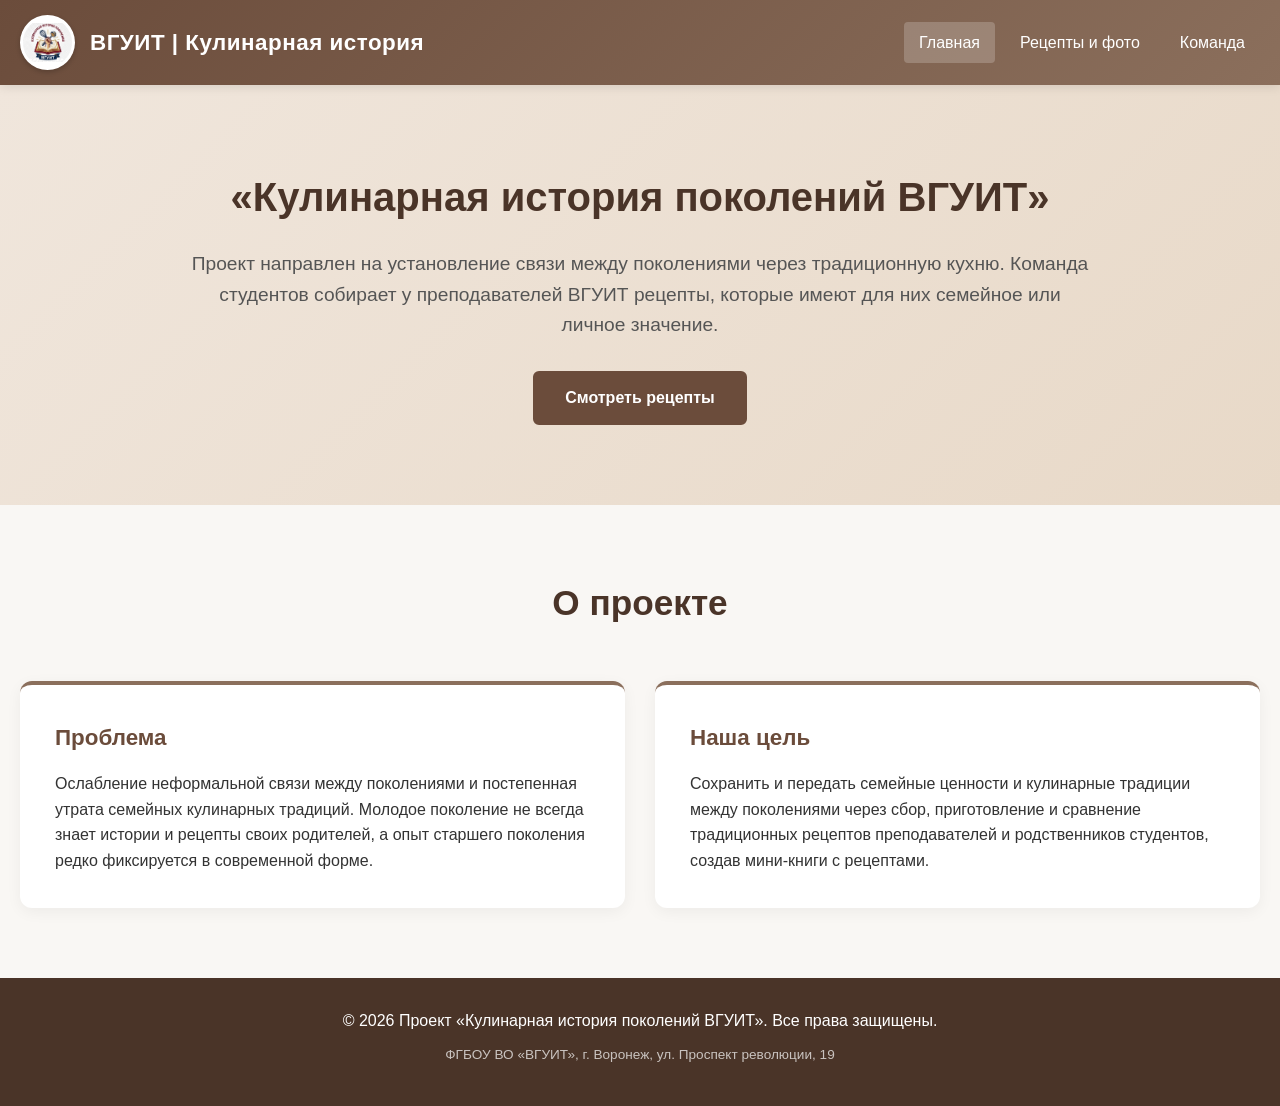
==== index.html @ b9cc7545 "Add files via upload" ====
<!DOCTYPE html>
<html lang="ru">
<head>
    <meta charset="UTF-8">
    <meta name="viewport" content="width=device-width, initial-scale=1.0">
    <title>Главная - Кулинарная история поколений ВГУИТ</title>
    <link rel="stylesheet" href="style.css">
</head>
<body>
    <header class="header">
        <div class="container">
            <a href="index.html" class="logo-container">
                <img src="logo.png" alt="Логотип ВГУИТ" class="logo-img">
                <h1 class="logo">ВГУИТ | Кулинарная история</h1>
            </a>
            <nav class="nav">
                <a href="index.html" class="nav-link active">Главная</a>
                <a href="recipes.html" class="nav-link">Рецепты и фото</a>
                <a href="team.html" class="nav-link">Команда</a>
            </nav>
        </div>
    </header>

    <main>
        <section class="hero">
            <div class="container">
                <h1>«Кулинарная история поколений ВГУИТ»</h1>
                <p class="hero-text">
                    Проект направлен на установление связи между поколениями через традиционную кухню. Команда студентов собирает у преподавателей ВГУИТ рецепты, которые имеют для них семейное или личное значение.
                </p>
                <a href="recipes.html" class="btn">Смотреть рецепты</a>
            </div>
        </section>

        <section id="about" class="section">
            <div class="container">
                <h2 class="section-title">О проекте</h2>
                <div class="about-grid">
                    <div class="about-card">
                        <h3>Проблема</h3>
                        <p>Ослабление неформальной связи между поколениями и постепенная утрата семейных кулинарных традиций. Молодое поколение не всегда знает истории и рецепты своих родителей, а опыт старшего поколения редко фиксируется в современной форме.</p>
                    </div>
                    <div class="about-card">
                        <h3>Наша цель</h3>
                        <p>Сохранить и передать семейные ценности и кулинарные традиции между поколениями через сбор, приготовление и сравнение традиционных рецептов преподавателей и родственников студентов, создав мини-книги с рецептами.</p>
                    </div>
                </div>
            </div>
        </section>
    </main>

    <footer class="footer">
        <div class="container">
            <p>&copy; 2026 Проект «Кулинарная история поколений ВГУИТ». Все права защищены.</p>
            <p class="footer-small">ФГБОУ ВО «ВГУИТ», г. Воронеж, ул. Проспект революции, 19</p>
        </div>
    </footer>

    <button id="scrollTopBtn" title="Наверх">↑</button>

    <script>
        // Кнопка Наверх
        let mybutton = document.getElementById("scrollTopBtn");
        window.onscroll = function() { scrollFunction() };
        function scrollFunction() {
            if (document.body.scrollTop > 300 || document.documentElement.scrollTop > 300) {
                mybutton.style.display = "block";
            } else {
                mybutton.style.display = "none";
            }
        }
        mybutton.onclick = function() {
            window.scrollTo({top: 0, behavior: 'smooth'});
        }
    </script>
</body>
</html>
---- style.css ----
/* Сброс стилей */
* { margin: 0; padding: 0; box-sizing: border-box; }
body { font-family: 'Segoe UI', Tahoma, Arial, sans-serif; line-height: 1.6; color: #333; background-color: #f9f7f4; }
img { max-width: 100%; height: auto; display: block; }
.container { max-width: 1280px; margin: 0 auto; padding: 0 20px; width: 100%; }

/* Шапка */
.header { background: linear-gradient(135deg, #6b4c3b 0%, #8b6f5c 100%); color: #fff; padding: 15px 0; position: sticky; top: 0; z-index: 100; box-shadow: 0 2px 10px rgba(0,0,0,0.1); }
.header .container { display: flex; justify-content: space-between; align-items: center; flex-wrap: wrap; gap: 10px; }

.logo-container { display: flex; align-items: center; gap: 15px; text-decoration: none; color: #fff; }
.logo-img { width: 55px; height: 55px; object-fit: contain; background-color: #fff; border-radius: 50%; padding: 3px; box-shadow: 0 2px 5px rgba(0,0,0,0.2); }
.logo { font-size: 1.4rem; font-weight: 700; letter-spacing: 0.5px; margin: 0; }

/* Меню */
.nav { display: flex; gap: 10px; flex-wrap: wrap; }
.nav-link { color: #fff; text-decoration: none; padding: 8px 15px; border-radius: 4px; font-weight: 500; transition: 0.3s; }
.nav-link:hover, .nav-link.active { background: rgba(255,255,255,0.2); }

/* Баннеры */
.hero { background: linear-gradient(135deg, #f0e6dc 0%, #e8d9c8 100%); padding: 80px 0; text-align: center; }
.hero h1 { font-size: 2.5rem; margin-bottom: 20px; color: #4a3428; }
.hero-text { font-size: 1.2rem; max-width: 900px; margin: 0 auto 30px; color: #555; }

/* Секции */
.section { padding: 70px 0; }
.section-title { text-align: center; font-size: 2.2rem; margin-bottom: 50px; color: #4a3428; }

/* Кнопки */
.btn { display: inline-block; padding: 12px 30px; background: #6b4c3b; color: #fff; text-decoration: none; border-radius: 6px; font-weight: 600; border: 2px solid #6b4c3b; transition: 0.3s; cursor: pointer; }
.btn:hover { background: #8b6f5c; border-color: #8b6f5c; transform: translateY(-2px); box-shadow: 0 4px 12px rgba(0,0,0,0.2); }

/* Карточки "О проекте" */
.about-grid { display: grid; grid-template-columns: 1fr 1fr; gap: 30px; }
.about-card { background: #fff; padding: 35px; border-radius: 12px; box-shadow: 0 4px 15px rgba(0,0,0,0.05); border-top: 4px solid #8b6f5c; }
.about-card h3 { color: #6b4c3b; margin-bottom: 15px; font-size: 1.4rem; }

/* Галерея */
.photo-grid { display: grid; grid-template-columns: repeat(auto-fit, minmax(280px, 1fr)); gap: 25px; margin-bottom: 40px; }
.photo-card { background: #fff; border-radius: 12px; overflow: hidden; box-shadow: 0 4px 15px rgba(0,0,0,0.05); cursor: pointer; }
.photo-card img { width: 100%; height: 250px; object-fit: cover; transition: transform 0.3s; }
.photo-card:hover img { transform: scale(1.05); }
.photo-card p { padding: 20px; text-align: center; font-weight: 600; color: #6b4c3b; font-size: 1.1rem; }

/* Рецепты */
.recipe-grid { display: grid; grid-template-columns: repeat(auto-fit, minmax(380px, 1fr)); gap: 35px; }
.recipe-card { background: #fff; padding: 35px; border-radius: 12px; box-shadow: 0 4px 15px rgba(0,0,0,0.06); border-top: 5px solid #8b6f5c; transition: transform 0.3s ease, box-shadow 0.3s ease; display: flex; flex-direction: column; }
.recipe-card:hover { transform: translateY(-5px); box-shadow: 0 8px 25px rgba(0,0,0,0.12); }
.recipe-card h3 { color: #4a3428; margin-bottom: 20px; font-size: 1.5rem; border-bottom: 1px solid #eee; padding-bottom: 15px; }
.recipe-card p { margin-bottom: 10px; font-weight: 500; }
.recipe-card ul, .recipe-card ol { margin-left: 20px; margin-bottom: 15px; color: #555; line-height: 1.7; }
.recipe-card li { margin-bottom: 8px; }

/* Команда */
.team-grid { display: grid; grid-template-columns: repeat(auto-fit, minmax(250px, 1fr)); gap: 20px; }
.team-card { background: #fff; padding: 25px; border-radius: 12px; box-shadow: 0 4px 15px rgba(0,0,0,0.05); text-align: center; }
.team-card h4 { color: #4a3428; margin-bottom: 5px; font-size: 1.1rem; }
.team-card p { font-size: 0.9rem; color: #666; margin-bottom: 10px; }
.team-role { font-weight: bold; color: #8b6f5c; font-size: 0.9rem; display: block; margin-bottom: 10px; }
.team-contact { font-size: 0.85rem; color: #0066cc; text-decoration: none; }
.team-lead { grid-column: 1 / -1; max-width: 500px; margin: 0 auto; border: 2px solid #6b4c3b; }

/* Подвал */
.footer { background: #4a3428; color: #fff; padding: 30px 0; text-align: center; margin-top: auto; }
.footer p { margin-bottom: 10px; }
.footer-small { font-size: 0.85rem; opacity: 0.7; }

/* Кнопка Наверх */
#scrollTopBtn {
    display: none; position: fixed; bottom: 30px; right: 30px;
    z-index: 99; font-size: 20px; border: none; outline: none;
    background-color: #6b4c3b; color: white; cursor: pointer;
    padding: 15px; border-radius: 50%; width: 50px; height: 50px;
    box-shadow: 0 4px 10px rgba(0,0,0,0.3); transition: 0.3s;
}
#scrollTopBtn:hover { background-color: #8b6f5c; transform: translateY(-3px); }

/* Модальное окно для фото */
.modal { display: none; position: fixed; z-index: 1000; padding-top: 50px; left: 0; top: 0; width: 100%; height: 100%; overflow: auto; background-color: rgba(0,0,0,0.9); }
.modal-content { margin: auto; display: block; max-width: 90%; max-height: 85vh; border-radius: 8px; }
.modal-close { position: absolute; top: 20px; right: 35px; color: #f1f1f1; font-size: 40px; font-weight: bold; cursor: pointer; transition: 0.3s; }
.modal-close:hover { color: #bbb; }

/* Адаптивность */
@media (max-width: 768px) {
    .header .container { flex-direction: column; text-align: center; }
    .logo-container { justify-content: center; margin-bottom: 10px; }
    .nav { justify-content: center; width: 100%; }
    .hero h1 { font-size: 1.8rem; }
    .about-grid { grid-template-columns: 1fr; }
    .section-title { font-size: 1.8rem; }
    .recipe-grid { grid-template-columns: 1fr; }
    .recipe-card { padding: 25px; }
}
@media (max-width: 480px) {
    .photo-grid, .team-grid { grid-template-columns: 1fr; }
    .hero { padding: 50px 0; }
}
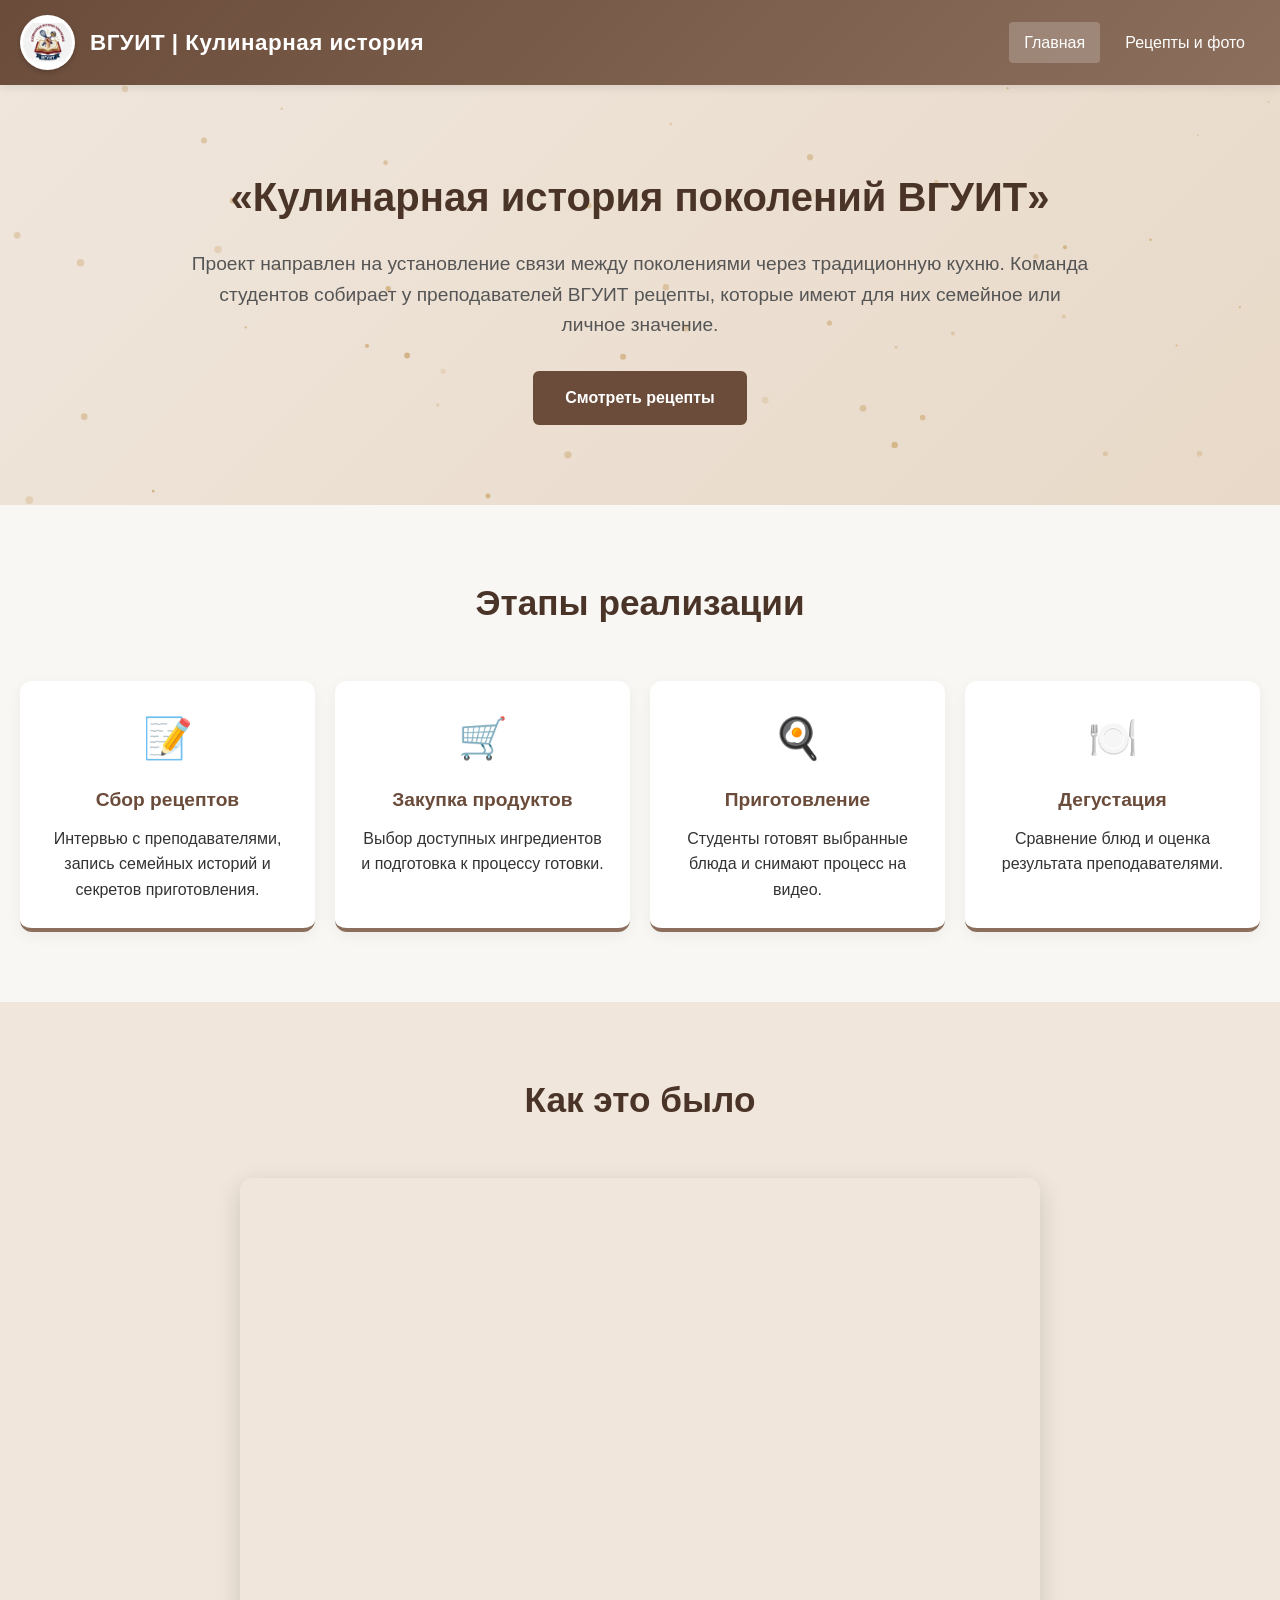
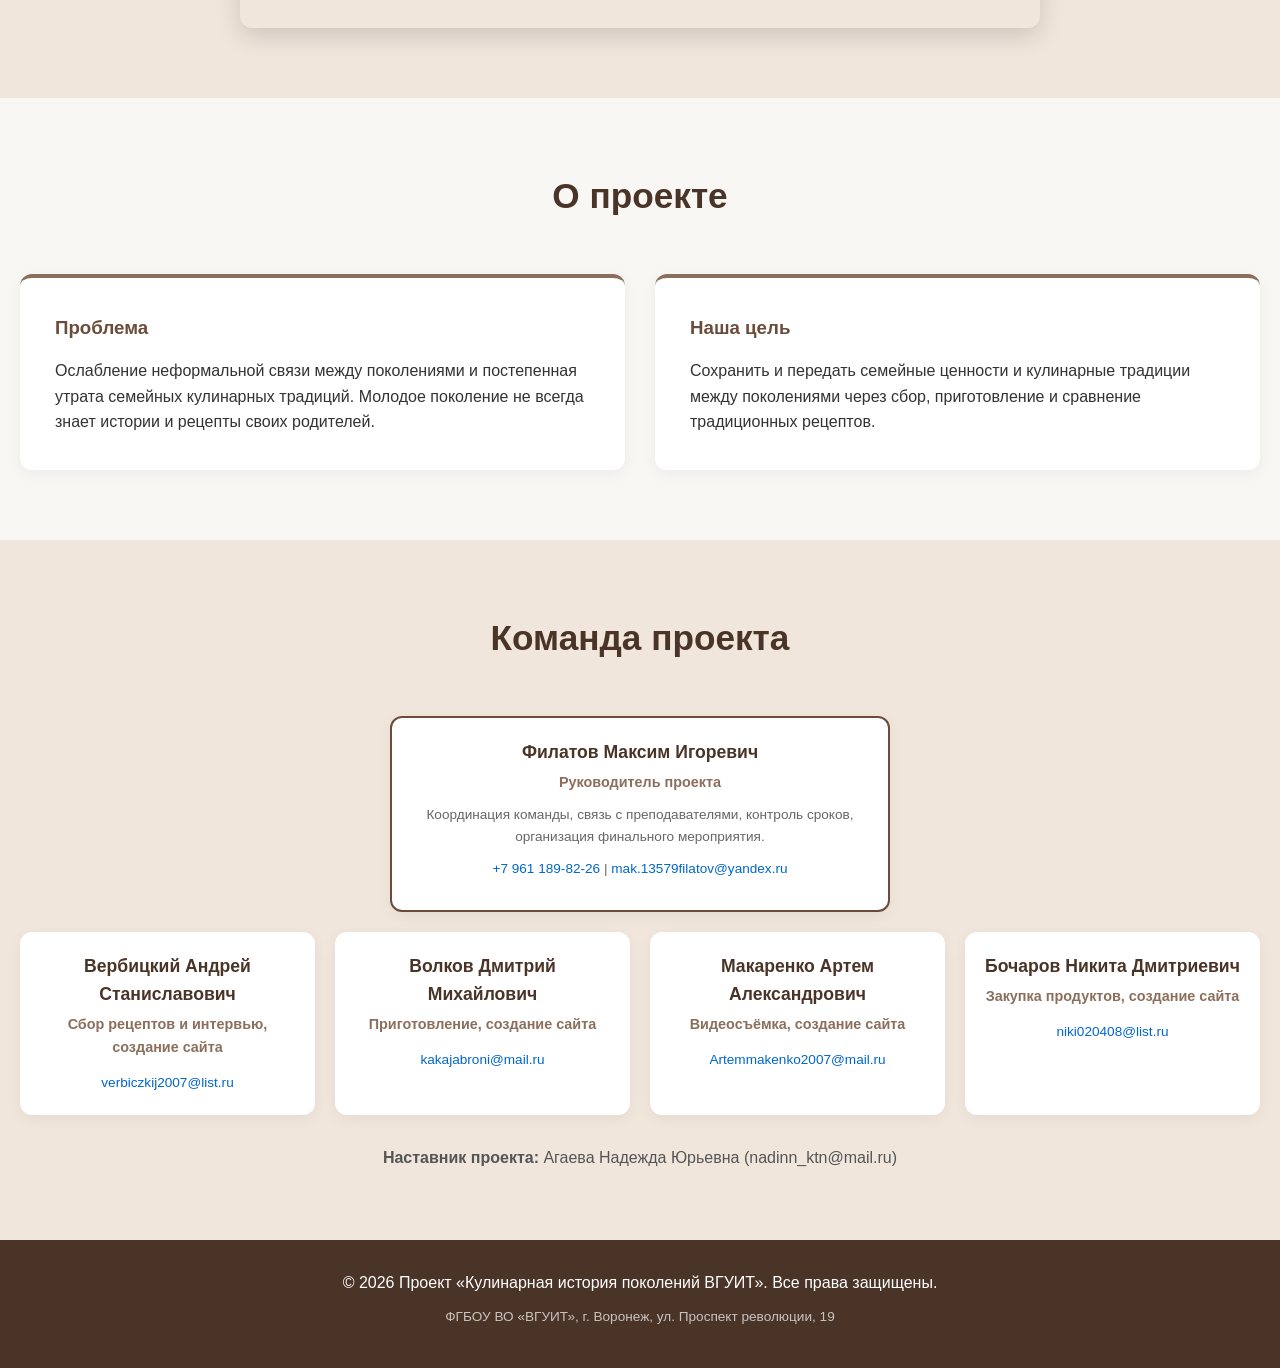
==== commit eeedd7ca: "Add files via upload Обновил дизайн и рецепты" ====
--- a/index.html
+++ b/index.html
@@ -13,16 +13,18 @@
                 <img src="logo.png" alt="Логотип ВГУИТ" class="logo-img">
                 <h1 class="logo">ВГУИТ | Кулинарная история</h1>
             </a>
-            <nav class="nav">
+            <button class="burger" id="burgerBtn">☰</button>
+            <nav class="nav" id="navMenu">
                 <a href="index.html" class="nav-link active">Главная</a>
                 <a href="recipes.html" class="nav-link">Рецепты и фото</a>
-                <a href="team.html" class="nav-link">Команда</a>
             </nav>
         </div>
     </header>
 
     <main>
-        <section class="hero">
+        <!-- Баннер с анимацией частиц -->
+        <section class="hero fade-in">
+            <canvas id="particleCanvas"></canvas>
             <div class="container">
                 <h1>«Кулинарная история поколений ВГУИТ»</h1>
                 <p class="hero-text">
@@ -32,18 +34,98 @@
             </div>
         </section>
 
-        <section id="about" class="section">
-            <div class="container">
-                <h2 class="section-title">О проекте</h2>
-                <div class="about-grid">
-                    <div class="about-card">
-                        <h3>Проблема</h3>
-                        <p>Ослабление неформальной связи между поколениями и постепенная утрата семейных кулинарных традиций. Молодое поколение не всегда знает истории и рецепты своих родителей, а опыт старшего поколения редко фиксируется в современной форме.</p>
-                    </div>
-                    <div class="about-card">
-                        <h3>Наша цель</h3>
-                        <p>Сохранить и передать семейные ценности и кулинарные традиции между поколениями через сбор, приготовление и сравнение традиционных рецептов преподавателей и родственников студентов, создав мини-книги с рецептами.</p>
-                    </div>
+        <!-- Этапы проекта -->
+        <section class="section">
+            <div class="container">
+                <h2 class="section-title fade-in">Этапы реализации</h2>
+                <div class="steps-grid">
+                    <div class="step-card fade-in">
+                        <div class="step-icon">📝</div>
+                        <h3>Сбор рецептов</h3>
+                        <p>Интервью с преподавателями, запись семейных историй и секретов приготовления.</p>
+                    </div>
+                    <div class="step-card fade-in">
+                        <div class="step-icon">🛒</div>
+                        <h3>Закупка продуктов</h3>
+                        <p>Выбор доступных ингредиентов и подготовка к процессу готовки.</p>
+                    </div>
+                    <div class="step-card fade-in">
+                        <div class="step-icon">🍳</div>
+                        <h3>Приготовление</h3>
+                        <p>Студенты готовят выбранные блюда и снимают процесс на видео.</p>
+                    </div>
+                    <div class="step-card fade-in">
+                        <div class="step-icon">🍽️</div>
+                        <h3>Дегустация</h3>
+                        <p>Сравнение блюд и оценка результата преподавателями.</p>
+                    </div>
+                </div>
+            </div>
+        </section>
+
+        <!-- Видео-блок -->
+        <section class="section" style="background-color: #f0e6dc;">
+            <div class="container">
+                <h2 class="section-title fade-in">Как это было</h2>
+                <div class="video-wrapper fade-in">
+                    <!-- Вставь сюда ссылку на ваше реальное видео (например, с YouTube или VK) -->
+                    <!-- Пока стоит заглушка с YouTube, чтобы ты видел, как это выглядит -->
+                    <iframe src="https://www.youtube.com/embed/dQw4w9WgXcQ" title="Видео проекта" allowfullscreen></iframe>
+                </div>
+            </div>
+        </section>
+
+        <!-- О проекте -->
+        <section class="section">
+            <div class="container">
+                <h2 class="section-title fade-in">О проекте</h2>
+                <div class="about-grid" style="display: grid; grid-template-columns: 1fr 1fr; gap: 30px;">
+                    <div class="about-card fade-in" style="background: #fff; padding: 35px; border-radius: 12px; box-shadow: 0 4px 15px rgba(0,0,0,0.05); border-top: 4px solid #8b6f5c;">
+                        <h3 style="color: #6b4c3b; margin-bottom: 15px;">Проблема</h3>
+                        <p>Ослабление неформальной связи между поколениями и постепенная утрата семейных кулинарных традиций. Молодое поколение не всегда знает истории и рецепты своих родителей.</p>
+                    </div>
+                    <div class="about-card fade-in" style="background: #fff; padding: 35px; border-radius: 12px; box-shadow: 0 4px 15px rgba(0,0,0,0.05); border-top: 4px solid #8b6f5c;">
+                        <h3 style="color: #6b4c3b; margin-bottom: 15px;">Наша цель</h3>
+                        <p>Сохранить и передать семейные ценности и кулинарные традиции между поколениями через сбор, приготовление и сравнение традиционных рецептов.</p>
+                    </div>
+                </div>
+            </div>
+        </section>
+
+        <!-- Команда -->
+        <section class="section" style="background-color: #f0e6dc;">
+            <div class="container">
+                <h2 class="section-title fade-in">Команда проекта</h2>
+                <div class="team-grid">
+                    <div class="team-card team-lead fade-in">
+                        <h4>Филатов Максим Игоревич</h4>
+                        <span class="team-role">Руководитель проекта</span>
+                        <p>Координация команды, связь с преподавателями, контроль сроков, организация финального мероприятия.</p>
+                        <p><a href="tel:89611898226" class="team-contact">+7 961 189-82-26</a> | <a href="mailto:mak.13579filatov@yandex.ru" class="team-contact">mak.13579filatov@yandex.ru</a></p>
+                    </div>
+                    <div class="team-card fade-in">
+                        <h4>Вербицкий Андрей Станиславович</h4>
+                        <span class="team-role">Сбор рецептов и интервью, создание сайта</span>
+                        <a href="mailto:verbiczkij2007@list.ru" class="team-contact">verbiczkij2007@list.ru</a>
+                    </div>
+                    <div class="team-card fade-in">
+                        <h4>Волков Дмитрий Михайлович</h4>
+                        <span class="team-role">Приготовление, создание сайта</span>
+                        <a href="mailto:kakajabroni@mail.ru" class="team-contact">kakajabroni@mail.ru</a>
+                    </div>
+                    <div class="team-card fade-in">
+                        <h4>Макаренко Артем Александрович</h4>
+                        <span class="team-role">Видеосъёмка, создание сайта</span>
+                        <a href="mailto:Artemmakenko2007@mail.ru" class="team-contact">Artemmakenko2007@mail.ru</a>
+                    </div>
+                    <div class="team-card fade-in">
+                        <h4>Бочаров Никита Дмитриевич</h4>
+                        <span class="team-role">Закупка продуктов, создание сайта</span>
+                        <a href="mailto:niki020408@list.ru" class="team-contact">niki020408@list.ru</a>
+                    </div>
+                </div>
+                <div style="text-align: center; margin-top: 30px;" class="fade-in">
+                    <p style="color: #555; font-size: 1rem;"><strong>Наставник проекта:</strong> Агаева Надежда Юрьевна (nadinn_ktn@mail.ru)</p>
                 </div>
             </div>
         </section>
@@ -59,18 +141,69 @@
     <button id="scrollTopBtn" title="Наверх">↑</button>
 
     <script>
-        // Кнопка Наверх
+        // 1. Мобильное меню
+        const burgerBtn = document.getElementById('burgerBtn');
+        const navMenu = document.getElementById('navMenu');
+        if(burgerBtn) {
+            burgerBtn.addEventListener('click', () => { navMenu.classList.toggle('active'); });
+        }
+
+        // 2. Кнопка Наверх
         let mybutton = document.getElementById("scrollTopBtn");
-        window.onscroll = function() { scrollFunction() };
-        function scrollFunction() {
+        window.onscroll = function() { 
             if (document.body.scrollTop > 300 || document.documentElement.scrollTop > 300) {
                 mybutton.style.display = "block";
             } else {
                 mybutton.style.display = "none";
             }
         }
-        mybutton.onclick = function() {
-            window.scrollTo({top: 0, behavior: 'smooth'});
+        mybutton.onclick = function() { window.scrollTo({top: 0, behavior: 'smooth'}); }
+
+        // 3. Анимация появления
+        const faders = document.querySelectorAll('.fade-in');
+        const appearOptions = { threshold: 0.1, rootMargin: "0px 0px -50px 0px" };
+        const appearOnScroll = new IntersectionObserver(function(entries, appearOnScroll) {
+            entries.forEach(entry => {
+                if (!entry.isIntersecting) return;
+                entry.target.classList.add('visible');
+                appearOnScroll.unobserve(entry.target);
+            });
+        }, appearOptions);
+        faders.forEach(fader => { appearOnScroll.observe(fader); });
+
+        // 4. Анимация частиц (искорки на фоне)
+        const canvas = document.getElementById('particleCanvas');
+        if(canvas) {
+            const ctx = canvas.getContext('2d');
+            let particles = [];
+            function resize() { canvas.width = canvas.offsetWidth; canvas.height = canvas.offsetHeight; }
+            window.addEventListener('resize', resize); resize();
+            
+            for(let i=0; i<50; i++) {
+                particles.push({
+                    x: Math.random() * canvas.width,
+                    y: Math.random() * canvas.height,
+                    radius: Math.random() * 3 + 1,
+                    speedX: Math.random() * 1 - 0.5,
+                    speedY: Math.random() * -1 - 0.5,
+                    alpha: Math.random() * 0.5 + 0.2
+                });
+            }
+            
+            function draw() {
+                ctx.clearRect(0, 0, canvas.width, canvas.height);
+                particles.forEach(p => {
+                    ctx.beginPath();
+                    ctx.arc(p.x, p.y, p.radius, 0, Math.PI * 2);
+                    ctx.fillStyle = `rgba(200, 160, 100, ${p.alpha})`;
+                    ctx.fill();
+                    p.x += p.speedX; p.y += p.speedY;
+                    if (p.y < 0) p.y = canvas.height;
+                    if (p.x < 0 || p.x > canvas.width) p.speedX *= -1;
+                });
+                requestAnimationFrame(draw);
+            }
+            draw();
         }
     </script>
 </body>
--- a/style.css
+++ b/style.css
@@ -1,10 +1,10 @@
 /* Сброс стилей */
 * { margin: 0; padding: 0; box-sizing: border-box; }
-body { font-family: 'Segoe UI', Tahoma, Arial, sans-serif; line-height: 1.6; color: #333; background-color: #f9f7f4; }
+body { font-family: 'Segoe UI', Tahoma, Arial, sans-serif; line-height: 1.6; color: #333; background-color: #f9f7f4; overflow-x: hidden; }
 img { max-width: 100%; height: auto; display: block; }
 .container { max-width: 1280px; margin: 0 auto; padding: 0 20px; width: 100%; }
 
-/* Шапка */
+/* Шапка и Мобильное меню */
 .header { background: linear-gradient(135deg, #6b4c3b 0%, #8b6f5c 100%); color: #fff; padding: 15px 0; position: sticky; top: 0; z-index: 100; box-shadow: 0 2px 10px rgba(0,0,0,0.1); }
 .header .container { display: flex; justify-content: space-between; align-items: center; flex-wrap: wrap; gap: 10px; }
 
@@ -12,13 +12,15 @@
 .logo-img { width: 55px; height: 55px; object-fit: contain; background-color: #fff; border-radius: 50%; padding: 3px; box-shadow: 0 2px 5px rgba(0,0,0,0.2); }
 .logo { font-size: 1.4rem; font-weight: 700; letter-spacing: 0.5px; margin: 0; }
 
-/* Меню */
+.burger { display: none; cursor: pointer; background: none; border: none; color: white; font-size: 2rem; }
 .nav { display: flex; gap: 10px; flex-wrap: wrap; }
 .nav-link { color: #fff; text-decoration: none; padding: 8px 15px; border-radius: 4px; font-weight: 500; transition: 0.3s; }
 .nav-link:hover, .nav-link.active { background: rgba(255,255,255,0.2); }
 
-/* Баннеры */
-.hero { background: linear-gradient(135deg, #f0e6dc 0%, #e8d9c8 100%); padding: 80px 0; text-align: center; }
+/* Главный баннер */
+.hero { position: relative; background: linear-gradient(135deg, #f0e6dc 0%, #e8d9c8 100%); padding: 80px 0; text-align: center; overflow: hidden; }
+#particleCanvas { position: absolute; top: 0; left: 0; width: 100%; height: 100%; z-index: 0; pointer-events: none; }
+.hero .container { position: relative; z-index: 1; }
 .hero h1 { font-size: 2.5rem; margin-bottom: 20px; color: #4a3428; }
 .hero-text { font-size: 1.2rem; max-width: 900px; margin: 0 auto 30px; color: #555; }
 
@@ -26,36 +28,56 @@
 .section { padding: 70px 0; }
 .section-title { text-align: center; font-size: 2.2rem; margin-bottom: 50px; color: #4a3428; }
 
+/* Блок "Этапы" */
+.steps-grid { display: grid; grid-template-columns: repeat(auto-fit, minmax(250px, 1fr)); gap: 20px; }
+.step-card { background: #fff; padding: 25px; border-radius: 12px; box-shadow: 0 4px 15px rgba(0,0,0,0.05); text-align: center; border-bottom: 4px solid #8b6f5c; }
+.step-icon { font-size: 2.5rem; margin-bottom: 15px; }
+.step-card h3 { color: #6b4c3b; margin-bottom: 10px; font-size: 1.2rem; }
+
+/* Видео-блок */
+.video-wrapper { max-width: 800px; margin: 0 auto; border-radius: 12px; overflow: hidden; box-shadow: 0 8px 25px rgba(0,0,0,0.15); }
+.video-wrapper iframe { width: 100%; aspect-ratio: 16/9; border: none; display: block; }
+
 /* Кнопки */
 .btn { display: inline-block; padding: 12px 30px; background: #6b4c3b; color: #fff; text-decoration: none; border-radius: 6px; font-weight: 600; border: 2px solid #6b4c3b; transition: 0.3s; cursor: pointer; }
 .btn:hover { background: #8b6f5c; border-color: #8b6f5c; transform: translateY(-2px); box-shadow: 0 4px 12px rgba(0,0,0,0.2); }
 
-/* Карточки "О проекте" */
-.about-grid { display: grid; grid-template-columns: 1fr 1fr; gap: 30px; }
-.about-card { background: #fff; padding: 35px; border-radius: 12px; box-shadow: 0 4px 15px rgba(0,0,0,0.05); border-top: 4px solid #8b6f5c; }
-.about-card h3 { color: #6b4c3b; margin-bottom: 15px; font-size: 1.4rem; }
+/* Галерея */
+.photo-grid { display: grid; grid-template-columns: repeat(auto-fit, minmax(280px, 1fr)); gap: 20px; margin-bottom: 40px; }
+.photo-card { background: #fff; border-radius: 12px; overflow: hidden; box-shadow: 0 4px 15px rgba(0,0,0,0.05); cursor: pointer; }
+.photo-card img { width: 100%; height: 220px; object-fit: cover; transition: transform 0.3s; }
+.photo-card:hover img { transform: scale(1.05); }
+.photo-card p { padding: 15px; text-align: center; font-weight: 600; color: #6b4c3b; font-size: 1rem; }
 
-/* Галерея */
-.photo-grid { display: grid; grid-template-columns: repeat(auto-fit, minmax(280px, 1fr)); gap: 25px; margin-bottom: 40px; }
-.photo-card { background: #fff; border-radius: 12px; overflow: hidden; box-shadow: 0 4px 15px rgba(0,0,0,0.05); cursor: pointer; }
-.photo-card img { width: 100%; height: 250px; object-fit: cover; transition: transform 0.3s; }
-.photo-card:hover img { transform: scale(1.05); }
-.photo-card p { padding: 20px; text-align: center; font-weight: 600; color: #6b4c3b; font-size: 1.1rem; }
+/* СЕТКА РЕЦЕПТОВ */
+.recipe-grid { display: grid; grid-template-columns: repeat(auto-fill, minmax(320px, 1fr)); gap: 20px; }
+.recipe-card { background: #fff; padding: 20px; border-radius: 12px; box-shadow: 0 4px 15px rgba(0,0,0,0.06); border-top: 4px solid #8b6f5c; transition: transform 0.3s ease, box-shadow 0.3s ease; display: flex; flex-direction: column; }
+.recipe-card:hover { transform: translateY(-3px); box-shadow: 0 8px 25px rgba(0,0,0,0.12); }
 
-/* Рецепты */
-.recipe-grid { display: grid; grid-template-columns: repeat(auto-fit, minmax(380px, 1fr)); gap: 35px; }
-.recipe-card { background: #fff; padding: 35px; border-radius: 12px; box-shadow: 0 4px 15px rgba(0,0,0,0.06); border-top: 5px solid #8b6f5c; transition: transform 0.3s ease, box-shadow 0.3s ease; display: flex; flex-direction: column; }
-.recipe-card:hover { transform: translateY(-5px); box-shadow: 0 8px 25px rgba(0,0,0,0.12); }
-.recipe-card h3 { color: #4a3428; margin-bottom: 20px; font-size: 1.5rem; border-bottom: 1px solid #eee; padding-bottom: 15px; }
-.recipe-card p { margin-bottom: 10px; font-weight: 500; }
-.recipe-card ul, .recipe-card ol { margin-left: 20px; margin-bottom: 15px; color: #555; line-height: 1.7; }
-.recipe-card li { margin-bottom: 8px; }
+/* Заголовок карточки и кнопки */
+.recipe-header { display: flex; justify-content: space-between; align-items: center; margin-bottom: 15px; border-bottom: 1px solid #eee; padding-bottom: 10px; }
+.recipe-card h3 { color: #4a3428; font-size: 1.25rem; margin: 0; padding-right: 10px; flex-grow: 1; }
+.recipe-actions { display: flex; gap: 5px; }
+.action-btn { background: #f0f0f0; border: none; font-size: 1.1rem; cursor: pointer; color: #8b6f5c; transition: 0.3s; padding: 6px 10px; border-radius: 6px; display: flex; align-items: center; justify-content: center; }
+.action-btn:hover { background: #8b6f5c; color: #fff; transform: scale(1.05); }
+
+.recipe-card p { margin-bottom: 8px; font-weight: 500; font-size: 0.95rem; }
+.recipe-card ul, .recipe-card ol { margin-left: 20px; margin-bottom: 10px; color: #555; line-height: 1.5; font-size: 0.95rem; }
+.recipe-card li { margin-bottom: 5px; }
+
+/* Вкладки в рецептах */
+.tabs { display: flex; gap: 5px; margin-bottom: 10px; }
+.tab-btn { padding: 6px 12px; background: #f0f0f0; border: none; border-radius: 5px; cursor: pointer; font-weight: 600; color: #555; transition: 0.3s; font-size: 0.85rem; }
+.tab-btn.active { background: #8b6f5c; color: #fff; }
+.tab-content { display: none; }
+.tab-content.active { display: block; animation: fadeIn 0.5s; }
+@keyframes fadeIn { from { opacity: 0; } to { opacity: 1; } }
 
 /* Команда */
 .team-grid { display: grid; grid-template-columns: repeat(auto-fit, minmax(250px, 1fr)); gap: 20px; }
-.team-card { background: #fff; padding: 25px; border-radius: 12px; box-shadow: 0 4px 15px rgba(0,0,0,0.05); text-align: center; }
+.team-card { background: #fff; padding: 20px; border-radius: 12px; box-shadow: 0 4px 15px rgba(0,0,0,0.05); text-align: center; }
 .team-card h4 { color: #4a3428; margin-bottom: 5px; font-size: 1.1rem; }
-.team-card p { font-size: 0.9rem; color: #666; margin-bottom: 10px; }
+.team-card p { font-size: 0.85rem; color: #666; margin-bottom: 10px; }
 .team-role { font-weight: bold; color: #8b6f5c; font-size: 0.9rem; display: block; margin-bottom: 10px; }
 .team-contact { font-size: 0.85rem; color: #0066cc; text-decoration: none; }
 .team-lead { grid-column: 1 / -1; max-width: 500px; margin: 0 auto; border: 2px solid #6b4c3b; }
@@ -66,33 +88,26 @@
 .footer-small { font-size: 0.85rem; opacity: 0.7; }
 
 /* Кнопка Наверх */
-#scrollTopBtn {
-    display: none; position: fixed; bottom: 30px; right: 30px;
-    z-index: 99; font-size: 20px; border: none; outline: none;
-    background-color: #6b4c3b; color: white; cursor: pointer;
-    padding: 15px; border-radius: 50%; width: 50px; height: 50px;
-    box-shadow: 0 4px 10px rgba(0,0,0,0.3); transition: 0.3s;
-}
+#scrollTopBtn { display: none; position: fixed; bottom: 30px; right: 30px; z-index: 99; font-size: 20px; border: none; background-color: #6b4c3b; color: white; cursor: pointer; padding: 15px; border-radius: 50%; width: 50px; height: 50px; box-shadow: 0 4px 10px rgba(0,0,0,0.3); transition: 0.3s; }
 #scrollTopBtn:hover { background-color: #8b6f5c; transform: translateY(-3px); }
 
-/* Модальное окно для фото */
+/* Модальное окно */
 .modal { display: none; position: fixed; z-index: 1000; padding-top: 50px; left: 0; top: 0; width: 100%; height: 100%; overflow: auto; background-color: rgba(0,0,0,0.9); }
 .modal-content { margin: auto; display: block; max-width: 90%; max-height: 85vh; border-radius: 8px; }
-.modal-close { position: absolute; top: 20px; right: 35px; color: #f1f1f1; font-size: 40px; font-weight: bold; cursor: pointer; transition: 0.3s; }
+.modal-close { position: absolute; top: 20px; right: 35px; color: #f1f1f1; font-size: 40px; font-weight: bold; cursor: pointer; }
 .modal-close:hover { color: #bbb; }
+
+/* Анимация появления */
+.fade-in { opacity: 0; transform: translateY(20px); transition: opacity 0.8s ease-out, transform 0.8s ease-out; }
+.fade-in.visible { opacity: 1; transform: translateY(0); }
 
 /* Адаптивность */
 @media (max-width: 768px) {
-    .header .container { flex-direction: column; text-align: center; }
-    .logo-container { justify-content: center; margin-bottom: 10px; }
-    .nav { justify-content: center; width: 100%; }
+    .header .container { flex-direction: row; justify-content: space-between; flex-wrap: nowrap; }
+    .burger { display: block; }
+    .nav { display: none; flex-direction: column; width: 100%; text-align: center; background: #6b4c3b; position: absolute; top: 100%; left: 0; padding: 10px 0; box-shadow: 0 5px 10px rgba(0,0,0,0.2); }
+    .nav.active { display: flex; }
+    .nav-link { width: 100%; padding: 12px; border-radius: 0; }
     .hero h1 { font-size: 1.8rem; }
-    .about-grid { grid-template-columns: 1fr; }
-    .section-title { font-size: 1.8rem; }
     .recipe-grid { grid-template-columns: 1fr; }
-    .recipe-card { padding: 25px; }
-}
-@media (max-width: 480px) {
-    .photo-grid, .team-grid { grid-template-columns: 1fr; }
-    .hero { padding: 50px 0; }
 }
